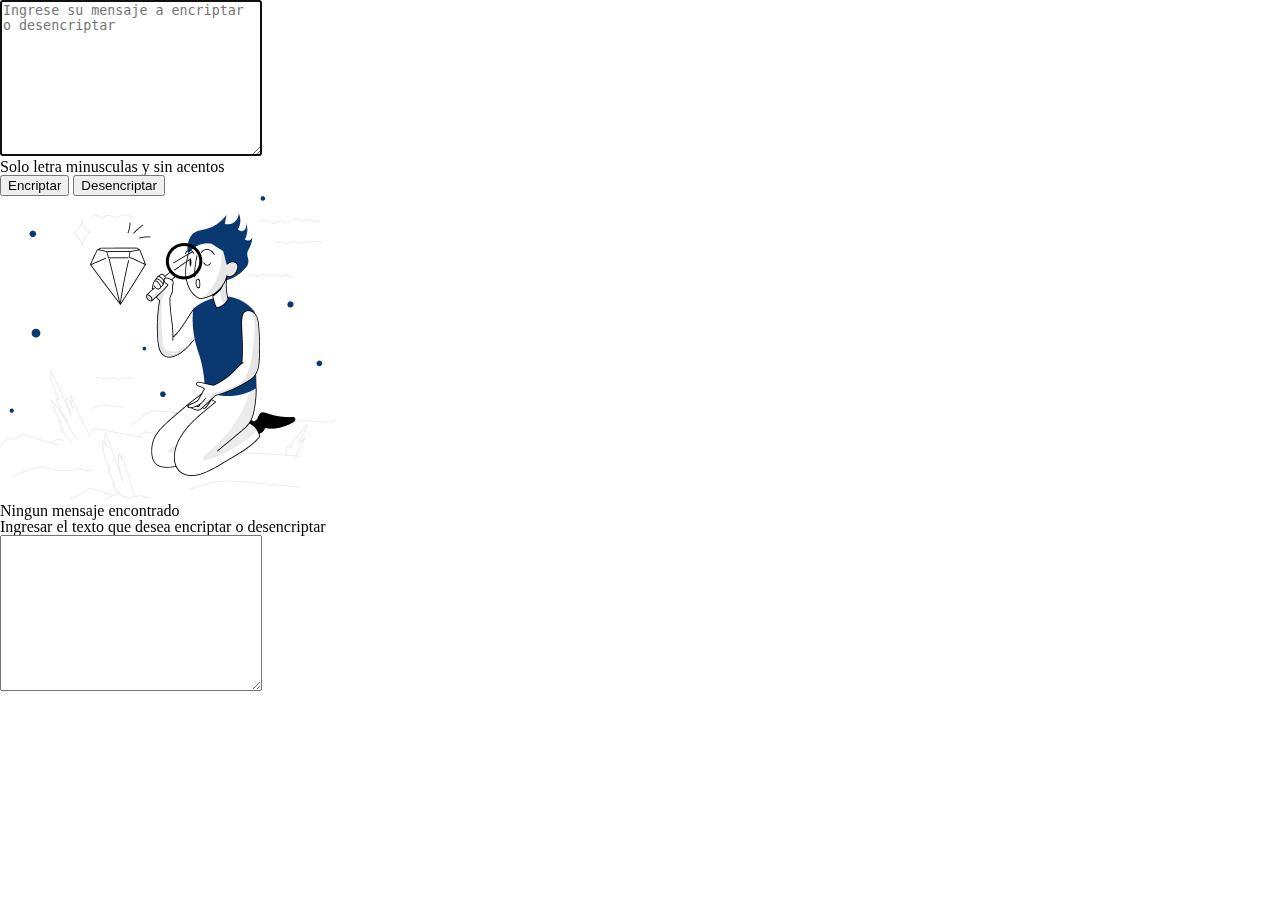
==== proyectoEncriptadorMPV.html @ cfec885b "creando escructura html en mi proyecto." ====
<!DOCTYPE html>
<html lang="en">
<head>
    <meta charset="UTF-8">
    <meta http-equiv="X-UA-Compatible" content="IE=edge">
    <meta name="viewport" content="width=device-width, initial-scale=1.0">
    <title>Encriptador de mensaje</title>
    <link rel="stylesheet" href="css/reset.css">
    <link rel="stylesheet" href="css/estilos.css">
</head>
<body>
    <div class="contenedorPrincipal">
        <div class="contenedorEncriptar">
            <textarea id="texto" class="txtArea" cols="30" rows="10" placeholder="Ingrese su mensaje a encriptar o desencriptar" autofocus></textarea>
        </div> 
        <div class="aviso">
            <p> Solo letra minusculas y sin acentos </p>
        </div>
        <div class="botones">
            <button class="btnEncriptar" type="button" onclick="encriptar()"> Encriptar </button>
            <button class="btnDesencriptar" type="button" onclick="desencriptar()"> Desencriptar </button>
        </div>
        <div class="contenedorEncriptado">
            <img src="img/buscando.png" alt="buscando" id="imagen">
            <div class="mensajeEncriptado" id="mensajeEncriptado">
                <h2> Ningun mensaje encontrado </h2>
                <p> Ingresar el texto que desea encriptar o desencriptar</p>
                <textarea id="resultadoEncriptado" cols="30" rows="10"></textarea>
            </div>
        </div>

    </div> 
</body>
<script src="js/script.js"></script>
</html>
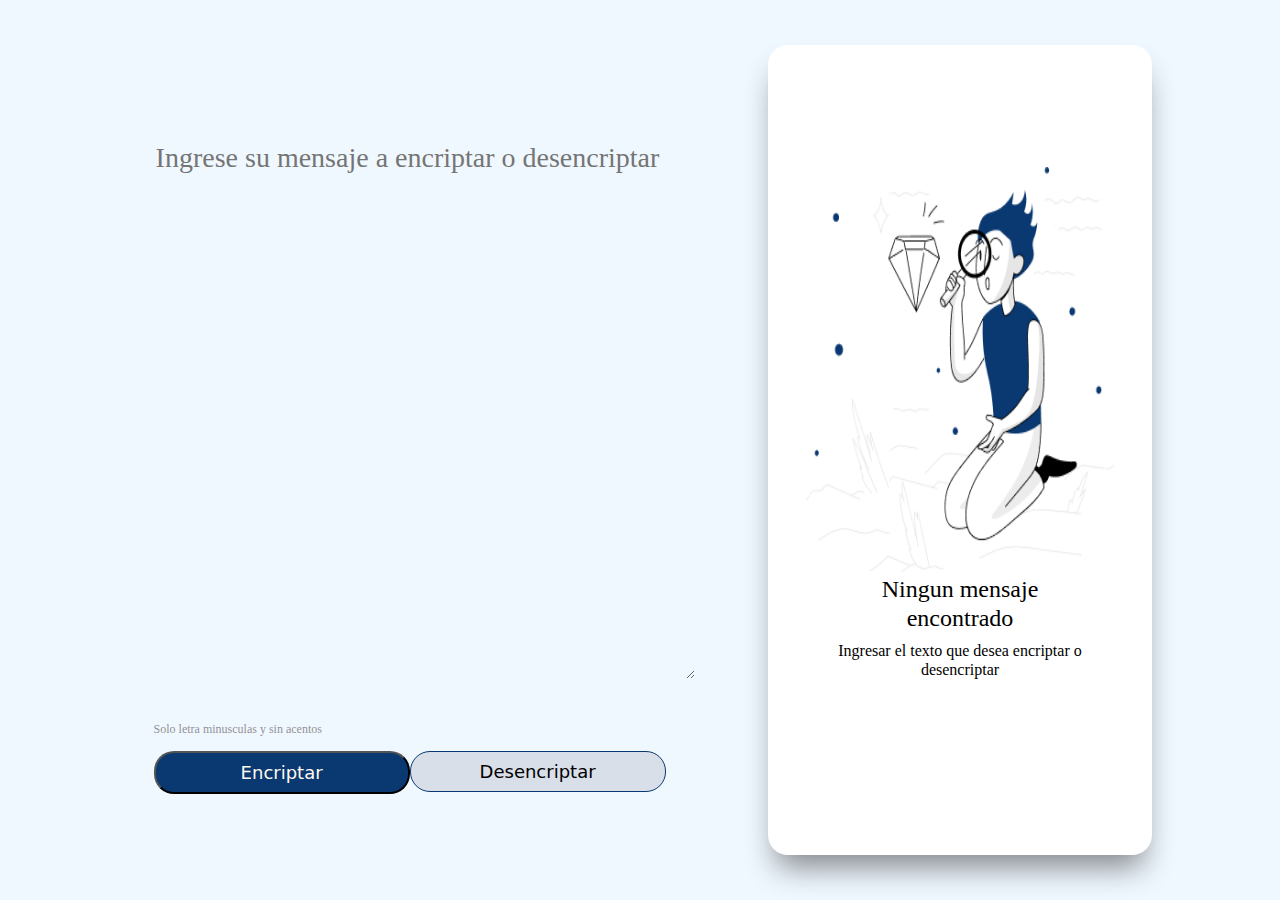
==== commit bb1ff13f: "Diseñando logica funciones de botones." ====
--- a/proyectoEncriptadorMPV.html
+++ b/proyectoEncriptadorMPV.html
@@ -11,7 +11,7 @@
 <body>
     <div class="contenedorPrincipal">
         <div class="contenedorEncriptar">
-            <textarea id="texto" class="txtArea" cols="30" rows="10" placeholder="Ingrese su mensaje a encriptar o desencriptar" autofocus></textarea>
+            <textarea id="txtArea" class="txtArea" cols="30" rows="10" placeholder="Ingrese su mensaje a encriptar o desencriptar" autofocus></textarea>
         </div> 
         <div class="aviso">
             <p> Solo letra minusculas y sin acentos </p>
@@ -23,9 +23,9 @@
         <div class="contenedorEncriptado">
             <img src="img/buscando.png" alt="buscando" id="imagen">
             <div class="mensajeEncriptado" id="mensajeEncriptado">
-                <h2> Ningun mensaje encontrado </h2>
-                <p> Ingresar el texto que desea encriptar o desencriptar</p>
-                <textarea id="resultadoEncriptado" cols="30" rows="10"></textarea>
+                <h2 id="tituloMensaje"> Ningun mensaje encontrado </h2>
+                <p id="mensajeParrafo"> Ingresar el texto que desea encriptar o desencriptar</p>
+                <!--<textarea id="resultadoEncriptado" cols="30" rows="10"></textarea>-->
             </div>
         </div>
 
--- a/css/estilos.css
+++ b/css/estilos.css
@@ -0,0 +1,215 @@
+.contenedorPrincipal{
+    position: relative;
+    width: 100vw;
+    height: 100vh;
+    background: aliceblue;
+}
+
+.txtArea{
+    position: absolute;
+    width: 42%;
+    height: 60%;
+    left: 12%;
+    top: 15%;
+    border: none;
+    font-family: system-ui;
+    font-style: normal;
+    font-weight: 400;
+    font-size: 28px;
+    line-height: 150%;
+    background-color: aliceblue;
+}
+
+.txtArea::placeholder{
+    font-family: 'Segoe UI';
+    font-style: normal;
+    color: rgba(red, green, blue, 10);
+}
+
+.txtArea:focus, txtArea:active{
+    border: none;
+    outline: none;
+}
+
+.aviso{
+    display: flex;
+    flex-direction: row;
+    align-items: center;
+    gap: 8px;
+    position: absolute;
+    margin: 0;
+    width: 80%;
+    left: 12%;
+    top: 80%;
+}
+
+.aviso p{
+    font-size: 12px;
+    font-weight: 400;
+    line-height: 150%;
+    color: rgba(58, 45, 45, 0.671);
+    opacity: 0.8;
+    flex: none;
+    order: 1;
+    flex-grow: 0;
+}
+
+.botones{
+    display: flex;
+    flex-direction: row;
+    align-items: flex-start;
+    padding: 1% 0;
+    position: absolute;
+    width: 80%;
+    left: 12%;
+    top: 82%;
+}
+
+.btnEncriptar{
+    display: flex;
+    align-items: center;
+    justify-content: center;
+    padding: 1%;
+    gap: 8px;
+    width: 25%;
+    background-color: #0a3871;
+    border-radius: 20px;
+    font-family: system-ui;
+    font-size: 18px;
+    line-height: 19px;
+    text-align: center;
+    color: floralwhite;
+
+}
+
+.btnDesencriptar{
+    box-sizing: border-box;
+    display: flex;
+    flex-direction: row;
+    align-items: flex-start;
+    justify-content: center;
+    padding: 1%;
+    gap: 8px;
+    width: 25%;
+    background: #d8dfe8;
+    border: 1px solid #0a3871 ;
+    border-radius: 20px;
+    font-family: system-ui;
+    font-size: 18px;
+    font-weight: 400;
+    line-height: 19px;
+    text-align: center;
+}
+/*
+.btnEncriptar:hover, .btnDesencriptar:hover{
+    margin: 0.3%;
+    width: 24.%;
+    padding: 1.8%;
+}
+*/
+.contenedorEncriptado{
+    display: flex;
+    justify-content: center;
+    position: absolute;
+    width: 30%;
+    height: 90%;
+    left: 60%;
+    top: 5%;
+    background-color: white;
+    box-shadow: 0px 20px 30px -8px rgba(0, 0, 0, 0.46); 
+    border-radius: 20px;
+}
+
+.mensajeEncriptado{
+    display: flex;
+    flex-direction: column;
+    align-items: center;
+    justify-content: center;
+    padding: 1%;
+    gap: 8px;
+    position: absolute;
+    width: 100%;
+    top: 65%;
+    text-align: center;
+}
+
+.mensajeEncriptado h2{
+    width: 60%;
+    font-size: 24px;
+    font-weight: 300;
+    line-height: 120%;
+    text-align: center;
+}
+
+.mensajeEncriptado p{
+    width: 80%;
+    line-height: 120%;
+    text-align: center;
+
+}
+
+.contenedorEncriptado img{
+    position: absolute;
+    width: 80%;
+    height: 50%;
+    top: 15%;
+    align-items: center;
+
+}
+
+/* Responsive Design */
+
+@media (max-width: 57.5em){
+    .contenedorPrincipal{
+        display: flex;
+        flex-direction: row;
+    }
+    .contenedorEncriptar{
+        width: 100%;
+    }
+    .txtArea{
+        width: 80%;
+        height: 60%;
+        left: 10%;
+        top: 5%;
+    }
+    .aviso{
+        width: 80%;
+        left: 10%;
+        top: 67%;
+    }
+    .aviso p{
+        font-size: 16px;
+    }
+    .botones{
+        width: 80%;
+        left: 10%;
+        top: 70%;
+    }
+    .btnEncriptar, .btnDesencriptar{
+        width: 48%;
+        border-radius: 16px;
+    }
+    .btnEncriptar:hover, .btnDesencriptar:hover{
+        margin: 0.3%;
+        width: 47.5%;
+        padding: 1.8%;
+    }
+    .contenedorEncriptado{
+        width: 80%;
+        height: 15%;
+        left: 10%;
+        top: 80%;
+    }
+    .mensajeEncriptado{
+        width: 100%;
+        top: 5%;
+    }
+    .contenedorEncriptado img{
+        top: 0;
+        display: none;
+        visibility: hidden;
+    }
+
+   
+}
